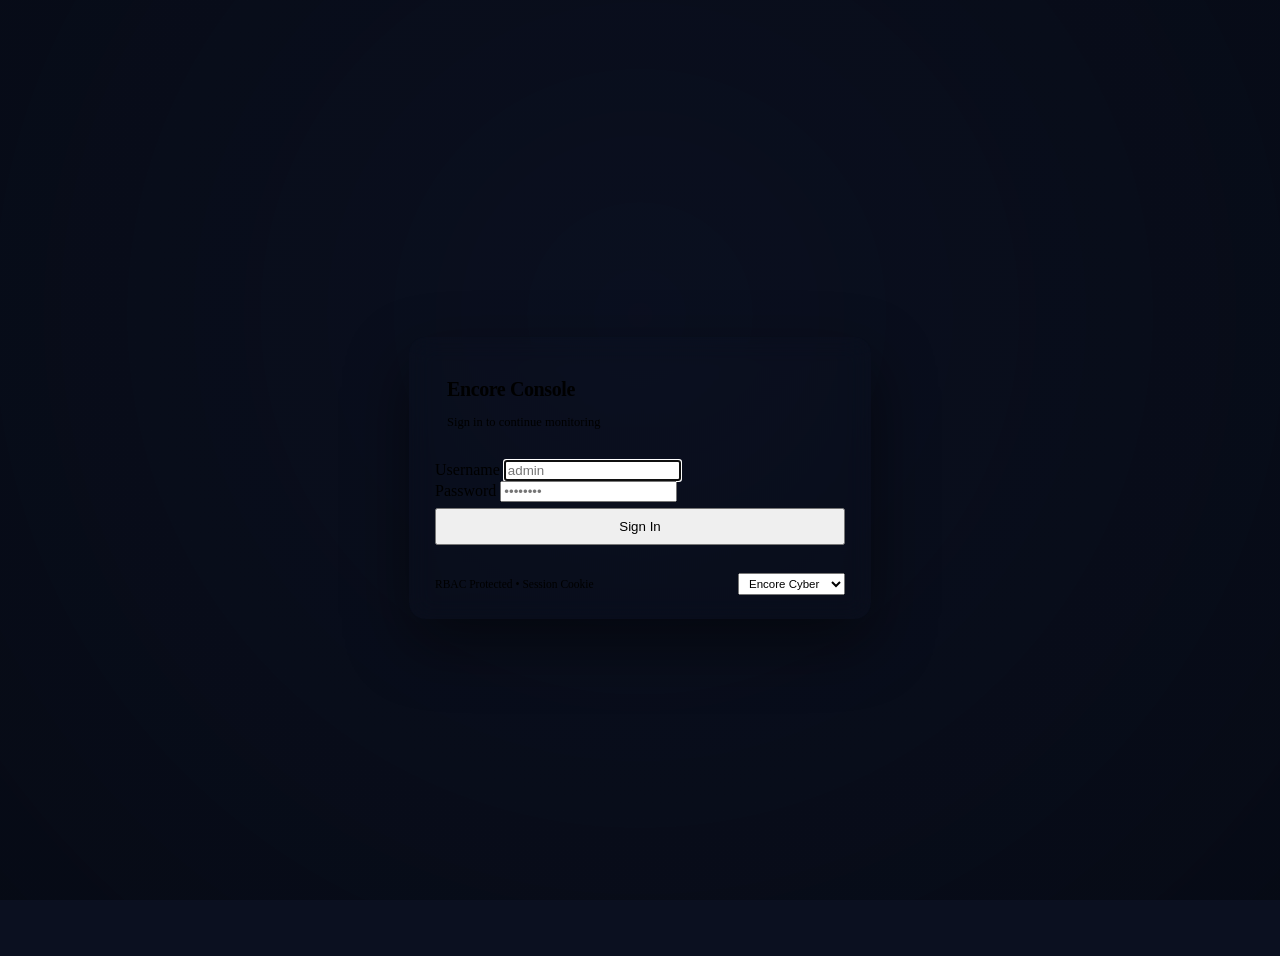
==== api/state-gateway/web/login.html @ 4f2c7763 "feat(dashboard): Encore v7 login page, 5 themes, pixel assets, metrics and RBAC UI" ====
<!DOCTYPE html>
<html lang="en">
<head>
<meta charset="utf-8">
<meta name="viewport" content="width=device-width, initial-scale=1">
<title>Sign In — Encore Monitoring</title>
<link rel="icon" href="/favicon.ico" sizes="any">
<link rel="stylesheet" href="/css/app.css">
<style>
  body.login-page {
    min-height: 100vh; display: grid; place-items: center; padding: 20px;
    background: #0b1020 url('/assets/scenes/radar-bg-1920x1080.png') center/cover no-repeat fixed;
    image-rendering: pixelated;
  }
  .login-scrim {
    position: fixed; inset: 0;
    background: radial-gradient(circle at 50% 35%, rgba(11,16,32,0.45), rgba(6,10,20,0.86));
    pointer-events: none;
  }
  .login-card {
    position: relative; z-index: 2; width: min(410px, 94vw);
    background: color-mix(in srgb, var(--surface) 92%, transparent);
    backdrop-filter: blur(12px);
    border: 1px solid var(--border); border-radius: 16px;
    padding: 28px 26px 24px; box-shadow: 0 24px 64px rgba(0,0,0,0.48);
    animation: modal-pop 0.2s cubic-bezier(0.16, 1, 0.3, 1);
  }
  .login-brand { display: flex; align-items: center; gap: 12px; margin-bottom: 18px; }
  .login-brand h1 { font-size: 20px; font-weight: 750; letter-spacing: -0.02em; }
  .login-brand p { font-size: 12.5px; color: var(--muted); }
  .login-err {
    display: none; margin-bottom: 12px; padding: 9px 12px; border-radius: 8px;
    background: var(--crit-bg); border: 1px solid var(--crit); color: var(--crit-fg); font-size: 12.5px; font-weight: 600;
  }
  .login-foot { display: flex; align-items: center; justify-content: space-between; margin-top: 16px; padding-top: 12px; border-top: 1px solid var(--border); font-size: 11.5px; color: var(--muted); }
</style>
</head>
<body class="login-page">
  <div class="login-scrim"></div>
  <div class="login-card">
    <div class="login-brand">
      <encore-icon name="logo" size="3" live></encore-icon>
      <div>
        <h1>Encore Console</h1>
        <p>Sign in to continue monitoring</p>
      </div>
    </div>
    <div class="login-err" id="err-box"></div>
    <form id="login-form" onsubmit="doLogin(event)">
      <div class="form-row">
        <label for="u-inp">Username</label>
        <input id="u-inp" type="text" autocomplete="username" required autofocus placeholder="admin">
      </div>
      <div class="form-row">
        <label for="p-inp">Password</label>
        <input id="p-inp" type="password" autocomplete="current-password" required placeholder="••••••••">
      </div>
      <button type="submit" class="btn primary" id="submit-btn" style="width:100%;justify-content:center;padding:9px 14px;margin-top:6px">Sign In</button>
    </form>
    <div class="login-foot">
      <span>RBAC Protected • Session Cookie</span>
      <select id="theme-sel" onchange="setTheme(this.value)" style="padding:3px 6px;font-size:11.5px">
        <option value="light">Crisp Light</option>
        <option value="dark">Midnight Slate</option>
        <option value="cyber">Encore Cyber</option>
        <option value="nord">Nordic Frost</option>
        <option value="emerald">Terminal Ops</option>
      </select>
    </div>
  </div>
  <script src="/js/encore-icons.js"></script>
  <script>
    function setTheme(t) {
      document.documentElement.setAttribute('data-theme', t);
      localStorage.setItem('encore-theme', t);
    }
    const saved = localStorage.getItem('encore-theme') || 'cyber';
    setTheme(saved);
    document.getElementById('theme-sel').value = saved;

    async function doLogin(e) {
      e.preventDefault();
      const btn = document.getElementById('submit-btn');
      const err = document.getElementById('err-box');
      err.style.display = 'none';
      btn.disabled = true; btn.textContent = 'Signing in...';
      try {
        const res = await fetch('/api/v1/auth/login', {
          method: 'POST',
          headers: {'Content-Type':'application/json'},
          body: JSON.stringify({
            username: document.getElementById('u-inp').value.trim(),
            password: document.getElementById('p-inp').value
          })
        });
        const d = await res.json();
        if (!res.ok) throw new Error(d.error || 'Login failed');
        window.location.href = '/';
      } catch (ex) {
        err.textContent = ex.message;
        err.style.display = 'block';
        btn.disabled = false; btn.textContent = 'Sign In';
      }
    }
  </script>
</body>
</html>
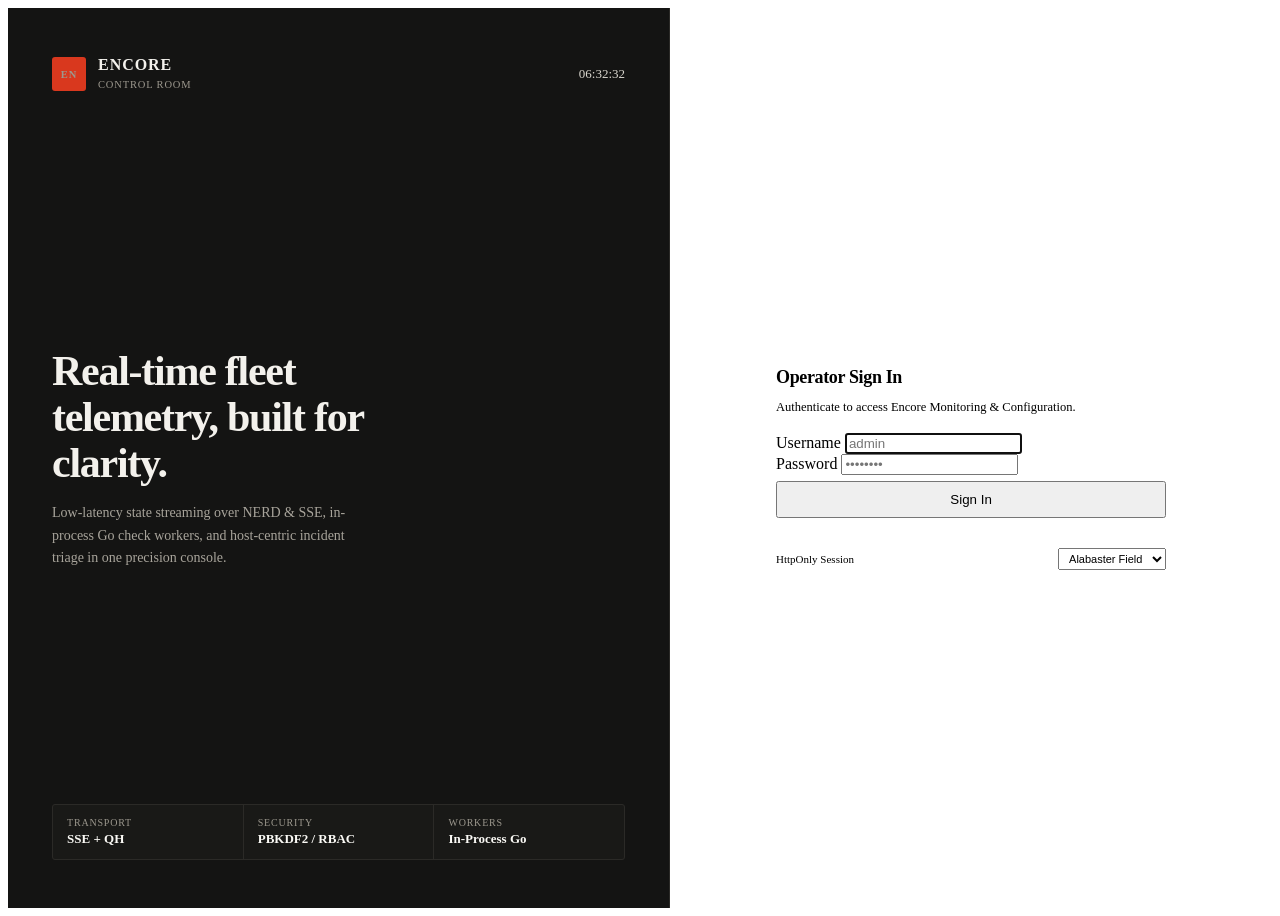
==== commit 6cb04cbb: "feat(ui): Swiss Control Room redesign, SSE pulse, radial topology & login" ====
--- a/api/state-gateway/web/login.html
+++ b/api/state-gateway/web/login.html
@@ -3,80 +3,132 @@
 <head>
 <meta charset="utf-8">
 <meta name="viewport" content="width=device-width, initial-scale=1">
-<title>Sign In — Encore Monitoring</title>
+<title>Sign In — Encore Control Room</title>
 <link rel="icon" href="/favicon.ico" sizes="any">
 <link rel="stylesheet" href="/css/app.css">
 <style>
   body.login-page {
-    min-height: 100vh; display: grid; place-items: center; padding: 20px;
-    background: #0b1020 url('/assets/scenes/radar-bg-1920x1080.png') center/cover no-repeat fixed;
-    image-rendering: pixelated;
+    min-height: 100vh; display: grid; grid-template-columns: 1.1fr 1fr;
+    background: var(--bg); color: var(--text);
   }
-  .login-scrim {
-    position: fixed; inset: 0;
-    background: radial-gradient(circle at 50% 35%, rgba(11,16,32,0.45), rgba(6,10,20,0.86));
-    pointer-events: none;
+  .login-mast {
+    background: #141413; color: #f3f1ec; padding: 48px 44px;
+    display: flex; flex-direction: column; justify-content: space-between;
+    border-right: 1px solid #2b2a27; position: relative;
   }
-  .login-card {
-    position: relative; z-index: 2; width: min(410px, 94vw);
-    background: color-mix(in srgb, var(--surface) 92%, transparent);
-    backdrop-filter: blur(12px);
-    border: 1px solid var(--border); border-radius: 16px;
-    padding: 28px 26px 24px; box-shadow: 0 24px 64px rgba(0,0,0,0.48);
-    animation: modal-pop 0.2s cubic-bezier(0.16, 1, 0.3, 1);
+  .mast-top { display: flex; align-items: center; justify-content: space-between; gap: 12px; }
+  .mast-brand { display: flex; align-items: center; gap: 12px; }
+  .mast-mark {
+    width: 34px; height: 34px; border-radius: 3px; background: #d9381e; color: #ffffff;
+    display: grid; place-items: center; font-family: var(--font-mono); font-weight: 800; font-size: 15px;
   }
-  .login-brand { display: flex; align-items: center; gap: 12px; margin-bottom: 18px; }
-  .login-brand h1 { font-size: 20px; font-weight: 750; letter-spacing: -0.02em; }
-  .login-brand p { font-size: 12.5px; color: var(--muted); }
+  .mast-brand strong { font-size: 16px; letter-spacing: 0.06em; text-transform: uppercase; display: block; }
+  .mast-brand span { font-family: var(--font-mono); font-size: 10.5px; color: #9c988e; letter-spacing: 0.08em; text-transform: uppercase; }
+  .mast-clock { font-family: var(--font-mono); font-size: 13px; color: #d8d5cd; font-variant-numeric: tabular-nums; }
+  .mast-body { margin: auto 0; padding: 36px 0; }
+  .mast-body h1 {
+    font-size: clamp(28px, 3.4vw, 42px); font-weight: 750; letter-spacing: -0.03em; line-height: 1.1;
+    max-width: 16ch; margin-bottom: 16px;
+  }
+  .mast-body p { font-size: 14px; color: #a8a49b; max-width: 44ch; line-height: 1.6; }
+  .mast-specs {
+    display: grid; grid-template-columns: repeat(3, 1fr); gap: 1px;
+    background: #2b2a27; border: 1px solid #2b2a27; border-radius: 3px; overflow: hidden;
+  }
+  .mast-spec { background: #191917; padding: 12px 14px; }
+  .mast-spec .k { font-family: var(--font-mono); font-size: 10px; text-transform: uppercase; letter-spacing: 0.08em; color: #9c988e; }
+  .mast-spec .v { font-family: var(--font-mono); font-size: 13px; font-weight: 700; color: #faf9f5; margin-top: 3px; }
+
+  .login-pane {
+    display: grid; place-items: center; padding: 36px 24px; background: var(--bg);
+  }
+  .login-box {
+    width: min(390px, 100%); background: var(--surface); border: 1px solid var(--border-strong);
+    border-radius: var(--radius); padding: 28px 26px 22px;
+  }
+  .login-box h2 { font-size: 18px; font-weight: 750; letter-spacing: -0.02em; margin-bottom: 4px; }
+  .login-box .sub { font-size: 12.5px; color: var(--muted); margin-bottom: 18px; }
   .login-err {
-    display: none; margin-bottom: 12px; padding: 9px 12px; border-radius: 8px;
+    display: none; margin-bottom: 12px; padding: 9px 12px; border-radius: var(--radius);
     background: var(--crit-bg); border: 1px solid var(--crit); color: var(--crit-fg); font-size: 12.5px; font-weight: 600;
   }
-  .login-foot { display: flex; align-items: center; justify-content: space-between; margin-top: 16px; padding-top: 12px; border-top: 1px solid var(--border); font-size: 11.5px; color: var(--muted); }
+  .login-foot {
+    display: flex; align-items: center; justify-content: space-between; gap: 8px;
+    margin-top: 18px; padding-top: 12px; border-top: 1px solid var(--border);
+    font-family: var(--font-mono); font-size: 11px; color: var(--muted);
+  }
+  @media (max-width: 860px) {
+    body.login-page { grid-template-columns: 1fr; }
+    .login-mast { padding: 24px 20px; border-right: none; border-bottom: 1px solid #2b2a27; }
+    .mast-body { padding: 20px 0; }
+    .mast-specs { grid-template-columns: 1fr; }
+  }
 </style>
 </head>
 <body class="login-page">
-  <div class="login-scrim"></div>
-  <div class="login-card">
-    <div class="login-brand">
-      <encore-icon name="logo" size="3" live></encore-icon>
-      <div>
-        <h1>Encore Console</h1>
-        <p>Sign in to continue monitoring</p>
+  <section class="login-mast" aria-label="System Overview">
+    <div class="mast-top">
+      <div class="mast-brand">
+        <span class="mast-mark">EN</span>
+        <div><strong>Encore</strong><span>Control Room</span></div>
+      </div>
+      <div class="mast-clock" id="mast-clock">--:--:--</div>
+    </div>
+    <div class="mast-body">
+      <h1>Real-time fleet telemetry, built for clarity.</h1>
+      <p>Low-latency state streaming over NERD &amp; SSE, in-process Go check workers, and host-centric incident triage in one precision console.</p>
+    </div>
+    <div class="mast-specs">
+      <div class="mast-spec"><div class="k">Transport</div><div class="v">SSE + QH</div></div>
+      <div class="mast-spec"><div class="k">Security</div><div class="v">PBKDF2 / RBAC</div></div>
+      <div class="mast-spec"><div class="k">Workers</div><div class="v">In-Process Go</div></div>
+    </div>
+  </section>
+
+  <main class="login-pane">
+    <div class="login-box">
+      <h2>Operator Sign In</h2>
+      <p class="sub">Authenticate to access Encore Monitoring &amp; Configuration.</p>
+      <div class="login-err" id="err-box" role="alert"></div>
+      <form id="login-form" onsubmit="doLogin(event)">
+        <div class="form-row">
+          <label for="u-inp">Username</label>
+          <input id="u-inp" type="text" autocomplete="username" required autofocus placeholder="admin">
+        </div>
+        <div class="form-row">
+          <label for="p-inp">Password</label>
+          <input id="p-inp" type="password" autocomplete="current-password" required placeholder="••••••••">
+        </div>
+        <button type="submit" class="btn primary" id="submit-btn" style="width:100%;padding:9px 14px;margin-top:6px">Sign In</button>
+      </form>
+      <div class="login-foot">
+        <span>HttpOnly Session</span>
+        <select id="theme-sel" onchange="setTheme(this.value)" aria-label="Select Theme" style="padding:3px 6px;font-size:11px">
+          <option value="light">Alabaster Field</option>
+          <option value="dark">Carbon Studio</option>
+          <option value="cyber">Encore Cyber</option>
+          <option value="nord">Nordic Frost</option>
+          <option value="emerald">Terminal Ops</option>
+        </select>
       </div>
     </div>
-    <div class="login-err" id="err-box"></div>
-    <form id="login-form" onsubmit="doLogin(event)">
-      <div class="form-row">
-        <label for="u-inp">Username</label>
-        <input id="u-inp" type="text" autocomplete="username" required autofocus placeholder="admin">
-      </div>
-      <div class="form-row">
-        <label for="p-inp">Password</label>
-        <input id="p-inp" type="password" autocomplete="current-password" required placeholder="••••••••">
-      </div>
-      <button type="submit" class="btn primary" id="submit-btn" style="width:100%;justify-content:center;padding:9px 14px;margin-top:6px">Sign In</button>
-    </form>
-    <div class="login-foot">
-      <span>RBAC Protected • Session Cookie</span>
-      <select id="theme-sel" onchange="setTheme(this.value)" style="padding:3px 6px;font-size:11.5px">
-        <option value="light">Crisp Light</option>
-        <option value="dark">Midnight Slate</option>
-        <option value="cyber">Encore Cyber</option>
-        <option value="nord">Nordic Frost</option>
-        <option value="emerald">Terminal Ops</option>
-      </select>
-    </div>
-  </div>
-  <script src="/js/encore-icons.js"></script>
+  </main>
+
   <script>
     function setTheme(t) {
       document.documentElement.setAttribute('data-theme', t);
       localStorage.setItem('encore-theme', t);
     }
-    const saved = localStorage.getItem('encore-theme') || 'cyber';
+    const saved = localStorage.getItem('encore-theme') || 'light';
     setTheme(saved);
     document.getElementById('theme-sel').value = saved;
+
+    function tickClock() {
+      const el = document.getElementById('mast-clock');
+      if (el) el.textContent = new Date().toLocaleTimeString([], { hour12: false });
+    }
+    tickClock();
+    setInterval(tickClock, 1000);
 
     async function doLogin(e) {
       e.preventDefault();
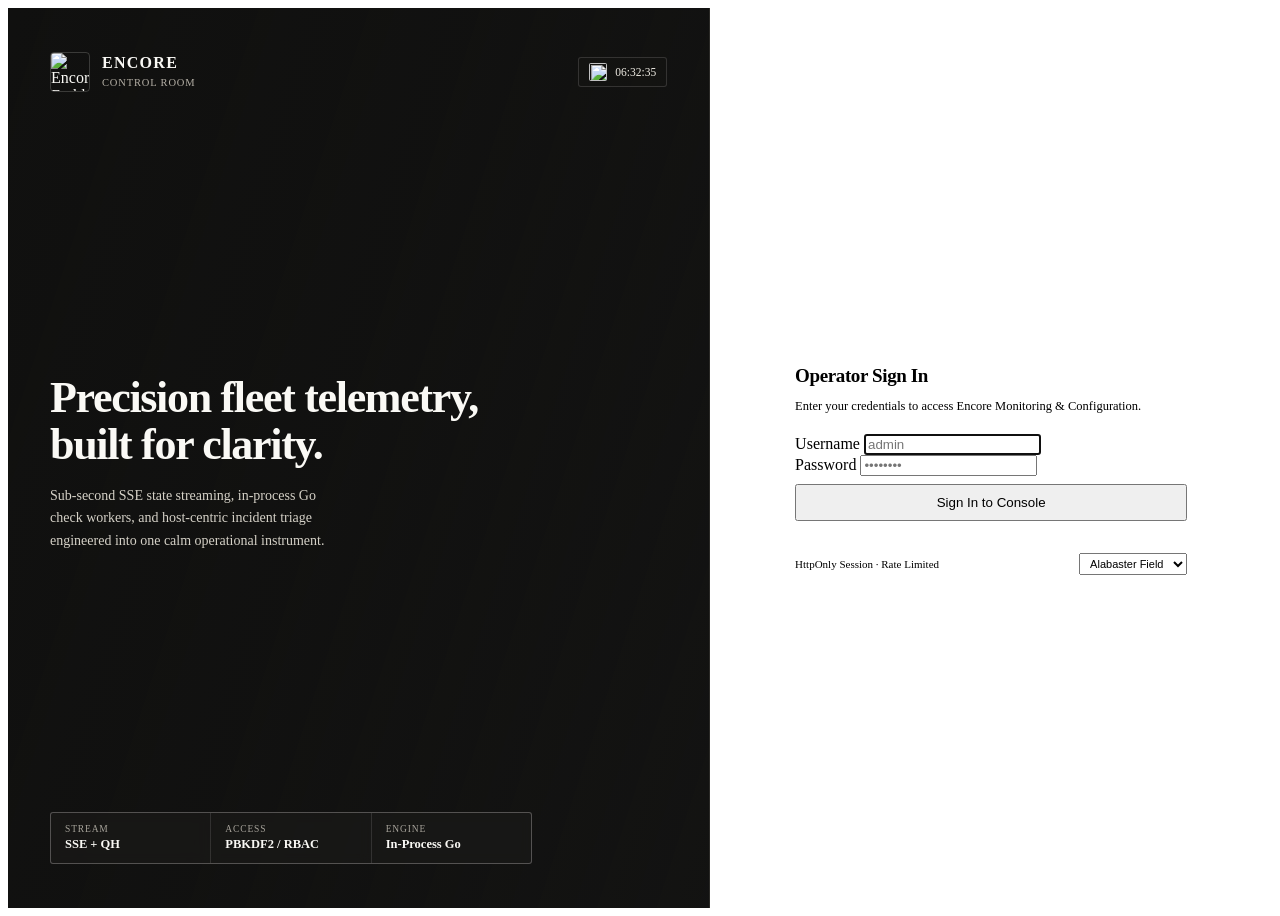
==== commit 015e04f9: "feat(assets,ui): bespoke Swiss Control Room artwork, GIFs, icons & layout polish" ====
--- a/api/state-gateway/web/login.html
+++ b/api/state-gateway/web/login.html
@@ -5,56 +5,65 @@
 <meta name="viewport" content="width=device-width, initial-scale=1">
 <title>Sign In — Encore Control Room</title>
 <link rel="icon" href="/favicon.ico" sizes="any">
+<link rel="icon" type="image/png" sizes="32x32" href="/assets/favicon/favicon-32.png">
 <link rel="stylesheet" href="/css/app.css">
 <style>
   body.login-page {
-    min-height: 100vh; display: grid; grid-template-columns: 1.1fr 1fr;
+    min-height: 100vh; display: grid; grid-template-columns: 1.25fr 1fr;
     background: var(--bg); color: var(--text);
   }
   .login-mast {
-    background: #141413; color: #f3f1ec; padding: 48px 44px;
+    background:
+      linear-gradient(108deg, rgba(16, 16, 15, 0.94) 0%, rgba(16, 16, 15, 0.72) 48%, rgba(16, 16, 15, 0.28) 100%),
+      url('/assets/scenes/swiss-control-hero.jpg') center right / cover no-repeat #141413;
+    color: #faf9f5; padding: 44px 42px;
     display: flex; flex-direction: column; justify-content: space-between;
     border-right: 1px solid #2b2a27; position: relative;
   }
   .mast-top { display: flex; align-items: center; justify-content: space-between; gap: 12px; }
   .mast-brand { display: flex; align-items: center; gap: 12px; }
-  .mast-mark {
-    width: 34px; height: 34px; border-radius: 3px; background: #d9381e; color: #ffffff;
-    display: grid; place-items: center; font-family: var(--font-mono); font-weight: 800; font-size: 15px;
+  .mast-emblem {
+    width: 38px; height: 38px; border-radius: 4px; border: 1px solid rgba(250, 249, 245, 0.18);
+    display: block; object-fit: cover; flex-shrink: 0;
   }
-  .mast-brand strong { font-size: 16px; letter-spacing: 0.06em; text-transform: uppercase; display: block; }
-  .mast-brand span { font-family: var(--font-mono); font-size: 10.5px; color: #9c988e; letter-spacing: 0.08em; text-transform: uppercase; }
-  .mast-clock { font-family: var(--font-mono); font-size: 13px; color: #d8d5cd; font-variant-numeric: tabular-nums; }
-  .mast-body { margin: auto 0; padding: 36px 0; }
+  .mast-brand strong { font-size: 16px; letter-spacing: 0.08em; text-transform: uppercase; display: block; line-height: 1.1; }
+  .mast-brand span { font-family: var(--font-mono); font-size: 10.5px; color: #b5b0a6; letter-spacing: 0.08em; text-transform: uppercase; }
+  .mast-status {
+    display: inline-flex; align-items: center; gap: 8px;
+    padding: 5px 10px; border-radius: 3px;
+    background: rgba(20, 20, 19, 0.78); border: 1px solid rgba(250, 249, 245, 0.14);
+    font-family: var(--font-mono); font-size: 11.5px; color: #ece9e1; font-variant-numeric: tabular-nums;
+  }
+  .mast-status img { width: 18px; height: 18px; border-radius: 2px; display: block; }
+  .mast-body { margin: auto 0; padding: 36px 0; max-width: 440px; }
   .mast-body h1 {
-    font-size: clamp(28px, 3.4vw, 42px); font-weight: 750; letter-spacing: -0.03em; line-height: 1.1;
-    max-width: 16ch; margin-bottom: 16px;
+    font-size: clamp(30px, 3.6vw, 44px); font-weight: 750; letter-spacing: -0.03em; line-height: 1.08;
+    margin-bottom: 16px; text-wrap: balance;
   }
-  .mast-body p { font-size: 14px; color: #a8a49b; max-width: 44ch; line-height: 1.6; }
+  .mast-body p { font-size: 14px; color: #d5d1c7; max-width: 42ch; line-height: 1.62; }
   .mast-specs {
     display: grid; grid-template-columns: repeat(3, 1fr); gap: 1px;
-    background: #2b2a27; border: 1px solid #2b2a27; border-radius: 3px; overflow: hidden;
+    background: rgba(250, 249, 245, 0.14); border: 1px solid rgba(250, 249, 245, 0.16);
+    border-radius: 3px; overflow: hidden; max-width: 480px;
   }
-  .mast-spec { background: #191917; padding: 12px 14px; }
-  .mast-spec .k { font-family: var(--font-mono); font-size: 10px; text-transform: uppercase; letter-spacing: 0.08em; color: #9c988e; }
-  .mast-spec .v { font-family: var(--font-mono); font-size: 13px; font-weight: 700; color: #faf9f5; margin-top: 3px; }
+  .mast-spec { background: rgba(18, 18, 17, 0.84); padding: 11px 14px; backdrop-filter: blur(4px); }
+  .mast-spec .k { font-family: var(--font-mono); font-size: 9.5px; text-transform: uppercase; letter-spacing: 0.09em; color: #a8a49b; }
+  .mast-spec .v { font-family: var(--font-mono); font-size: 12.5px; font-weight: 700; color: #faf9f5; margin-top: 3px; }
 
-  .login-pane {
-    display: grid; place-items: center; padding: 36px 24px; background: var(--bg);
+  .login-pane { display: grid; place-items: center; padding: 36px 24px; background: var(--bg); }
+  .login-box {
+    width: min(392px, 100%); background: var(--surface); border: 1px solid var(--border-strong);
+    border-radius: var(--radius); padding: 30px 28px 22px;
   }
-  .login-box {
-    width: min(390px, 100%); background: var(--surface); border: 1px solid var(--border-strong);
-    border-radius: var(--radius); padding: 28px 26px 22px;
-  }
-  .login-box h2 { font-size: 18px; font-weight: 750; letter-spacing: -0.02em; margin-bottom: 4px; }
-  .login-box .sub { font-size: 12.5px; color: var(--muted); margin-bottom: 18px; }
+  .login-box h2 { font-size: 19px; font-weight: 750; letter-spacing: -0.02em; margin-bottom: 5px; }
+  .login-box .sub { font-size: 12.5px; color: var(--muted); margin-bottom: 20px; }
   .login-err {
-    display: none; margin-bottom: 12px; padding: 9px 12px; border-radius: var(--radius);
+    display: none; margin-bottom: 14px; padding: 9px 12px; border-radius: var(--radius);
     background: var(--crit-bg); border: 1px solid var(--crit); color: var(--crit-fg); font-size: 12.5px; font-weight: 600;
   }
   .login-foot {
     display: flex; align-items: center; justify-content: space-between; gap: 8px;
-    margin-top: 18px; padding-top: 12px; border-top: 1px solid var(--border);
+    margin-top: 20px; padding-top: 12px; border-top: 1px solid var(--border);
     font-family: var(--font-mono); font-size: 11px; color: var(--muted);
   }
   @media (max-width: 860px) {
@@ -66,29 +75,32 @@
 </style>
 </head>
 <body class="login-page">
-  <section class="login-mast" aria-label="System Overview">
+  <section class="login-mast" aria-label="Encore Control Room Overview">
     <div class="mast-top">
       <div class="mast-brand">
-        <span class="mast-mark">EN</span>
+        <img class="mast-emblem" src="/assets/logo/encore-emblem.png" alt="Encore Emblem">
         <div><strong>Encore</strong><span>Control Room</span></div>
       </div>
-      <div class="mast-clock" id="mast-clock">--:--:--</div>
+      <div class="mast-status">
+        <img src="/assets/animated/telemetry-beacon.gif" alt="">
+        <span id="mast-clock">--:--:--</span>
+      </div>
     </div>
     <div class="mast-body">
-      <h1>Real-time fleet telemetry, built for clarity.</h1>
-      <p>Low-latency state streaming over NERD &amp; SSE, in-process Go check workers, and host-centric incident triage in one precision console.</p>
+      <h1>Precision fleet telemetry, built for clarity.</h1>
+      <p>Sub-second SSE state streaming, in-process Go check workers, and host-centric incident triage engineered into one calm operational instrument.</p>
     </div>
     <div class="mast-specs">
-      <div class="mast-spec"><div class="k">Transport</div><div class="v">SSE + QH</div></div>
-      <div class="mast-spec"><div class="k">Security</div><div class="v">PBKDF2 / RBAC</div></div>
-      <div class="mast-spec"><div class="k">Workers</div><div class="v">In-Process Go</div></div>
+      <div class="mast-spec"><div class="k">Stream</div><div class="v">SSE + QH</div></div>
+      <div class="mast-spec"><div class="k">Access</div><div class="v">PBKDF2 / RBAC</div></div>
+      <div class="mast-spec"><div class="k">Engine</div><div class="v">In-Process Go</div></div>
     </div>
   </section>
 
   <main class="login-pane">
     <div class="login-box">
       <h2>Operator Sign In</h2>
-      <p class="sub">Authenticate to access Encore Monitoring &amp; Configuration.</p>
+      <p class="sub">Enter your credentials to access Encore Monitoring &amp; Configuration.</p>
       <div class="login-err" id="err-box" role="alert"></div>
       <form id="login-form" onsubmit="doLogin(event)">
         <div class="form-row">
@@ -99,10 +111,10 @@
           <label for="p-inp">Password</label>
           <input id="p-inp" type="password" autocomplete="current-password" required placeholder="••••••••">
         </div>
-        <button type="submit" class="btn primary" id="submit-btn" style="width:100%;padding:9px 14px;margin-top:6px">Sign In</button>
+        <button type="submit" class="btn primary" id="submit-btn" style="width:100%;padding:9px 14px;margin-top:8px">Sign In to Console</button>
       </form>
       <div class="login-foot">
-        <span>HttpOnly Session</span>
+        <span>HttpOnly Session · Rate Limited</span>
         <select id="theme-sel" onchange="setTheme(this.value)" aria-label="Select Theme" style="padding:3px 6px;font-size:11px">
           <option value="light">Alabaster Field</option>
           <option value="dark">Carbon Studio</option>
@@ -135,7 +147,7 @@
       const btn = document.getElementById('submit-btn');
       const err = document.getElementById('err-box');
       err.style.display = 'none';
-      btn.disabled = true; btn.textContent = 'Signing in...';
+      btn.disabled = true; btn.textContent = 'Authenticating...';
       try {
         const res = await fetch('/api/v1/auth/login', {
           method: 'POST',
@@ -146,12 +158,12 @@
           })
         });
         const d = await res.json();
-        if (!res.ok) throw new Error(d.error || 'Login failed');
+        if (!res.ok) throw new Error(d.error || 'Authentication failed');
         window.location.href = '/';
       } catch (ex) {
         err.textContent = ex.message;
         err.style.display = 'block';
-        btn.disabled = false; btn.textContent = 'Sign In';
+        btn.disabled = false; btn.textContent = 'Sign In to Console';
       }
     }
   </script>
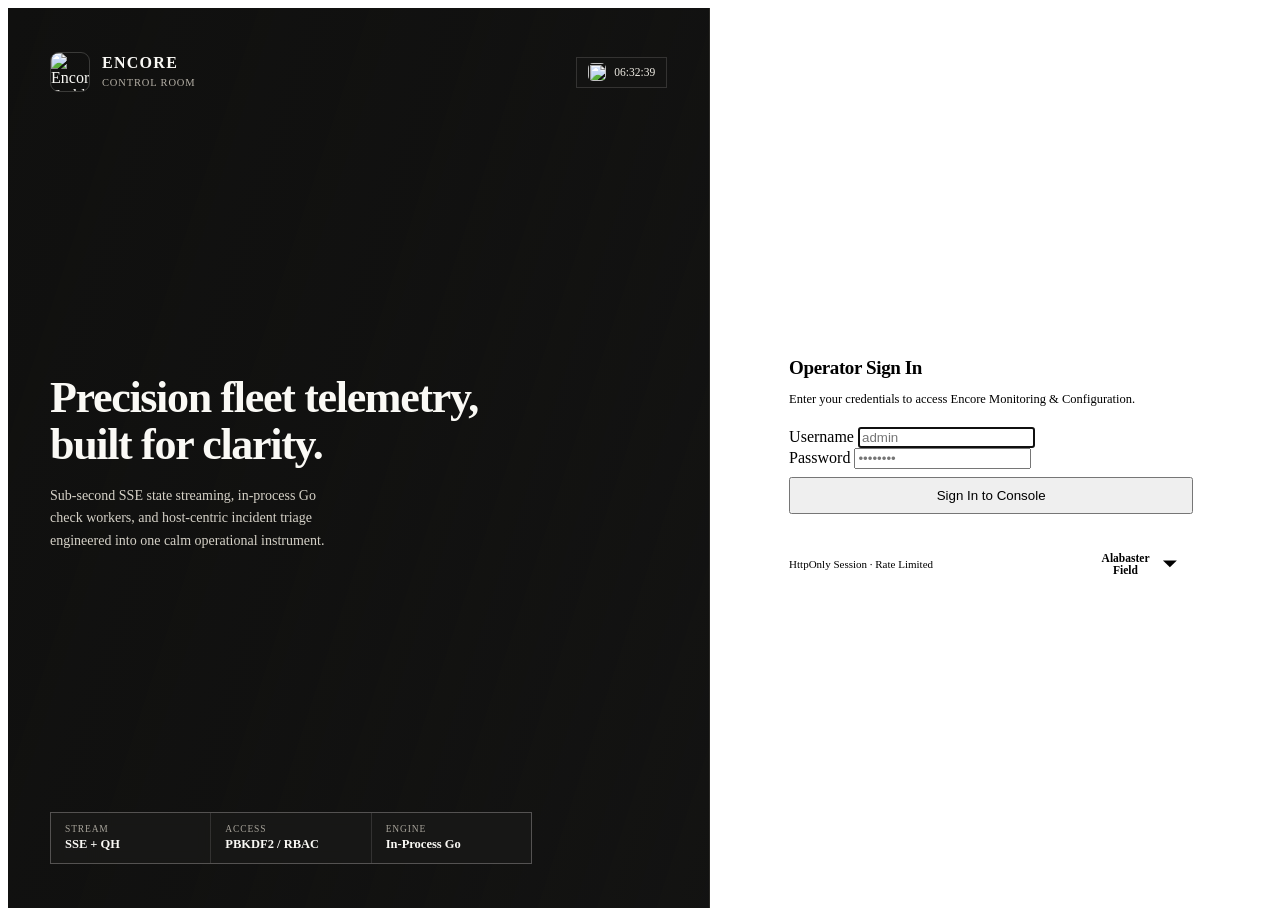
==== commit 3d6db8d7: "feat(ui): themed checkboxes, sleek custom dropdowns & smooth layout edges" ====
--- a/api/state-gateway/web/login.html
+++ b/api/state-gateway/web/login.html
@@ -23,18 +23,18 @@
   .mast-top { display: flex; align-items: center; justify-content: space-between; gap: 12px; }
   .mast-brand { display: flex; align-items: center; gap: 12px; }
   .mast-emblem {
-    width: 38px; height: 38px; border-radius: 4px; border: 1px solid rgba(250, 249, 245, 0.18);
+    width: 38px; height: 38px; border-radius: 9px; border: 1px solid rgba(250, 249, 245, 0.18);
     display: block; object-fit: cover; flex-shrink: 0;
   }
   .mast-brand strong { font-size: 16px; letter-spacing: 0.08em; text-transform: uppercase; display: block; line-height: 1.1; }
   .mast-brand span { font-family: var(--font-mono); font-size: 10.5px; color: #b5b0a6; letter-spacing: 0.08em; text-transform: uppercase; }
   .mast-status {
     display: inline-flex; align-items: center; gap: 8px;
-    padding: 5px 10px; border-radius: 3px;
+    padding: 5.5px 11px; border-radius: var(--radius-sm);
     background: rgba(20, 20, 19, 0.78); border: 1px solid rgba(250, 249, 245, 0.14);
     font-family: var(--font-mono); font-size: 11.5px; color: #ece9e1; font-variant-numeric: tabular-nums;
   }
-  .mast-status img { width: 18px; height: 18px; border-radius: 2px; display: block; }
+  .mast-status img { width: 18px; height: 18px; border-radius: 5px; display: block; }
   .mast-body { margin: auto 0; padding: 36px 0; max-width: 440px; }
   .mast-body h1 {
     font-size: clamp(30px, 3.6vw, 44px); font-weight: 750; letter-spacing: -0.03em; line-height: 1.08;
@@ -44,28 +44,44 @@
   .mast-specs {
     display: grid; grid-template-columns: repeat(3, 1fr); gap: 1px;
     background: rgba(250, 249, 245, 0.14); border: 1px solid rgba(250, 249, 245, 0.16);
-    border-radius: 3px; overflow: hidden; max-width: 480px;
-  }
-  .mast-spec { background: rgba(18, 18, 17, 0.84); padding: 11px 14px; backdrop-filter: blur(4px); }
+    border-radius: var(--radius); overflow: hidden; max-width: 480px;
+  }
+  .mast-spec { background: rgba(18, 18, 17, 0.84); padding: 11px 14px; backdrop-filter: blur(6px); }
   .mast-spec .k { font-family: var(--font-mono); font-size: 9.5px; text-transform: uppercase; letter-spacing: 0.09em; color: #a8a49b; }
   .mast-spec .v { font-family: var(--font-mono); font-size: 12.5px; font-weight: 700; color: #faf9f5; margin-top: 3px; }
 
   .login-pane { display: grid; place-items: center; padding: 36px 24px; background: var(--bg); }
   .login-box {
-    width: min(392px, 100%); background: var(--surface); border: 1px solid var(--border-strong);
-    border-radius: var(--radius); padding: 30px 28px 22px;
+    width: min(404px, 100%); background: var(--surface); border: 1px solid var(--border);
+    border-radius: var(--radius-lg); box-shadow: var(--shadow-sm); padding: 30px 28px 22px;
   }
   .login-box h2 { font-size: 19px; font-weight: 750; letter-spacing: -0.02em; margin-bottom: 5px; }
   .login-box .sub { font-size: 12.5px; color: var(--muted); margin-bottom: 20px; }
   .login-err {
-    display: none; margin-bottom: 14px; padding: 9px 12px; border-radius: var(--radius);
-    background: var(--crit-bg); border: 1px solid var(--crit); color: var(--crit-fg); font-size: 12.5px; font-weight: 600;
+    display: none; margin-bottom: 14px; padding: 9px 12px; border-radius: var(--radius-sm);
+    background: var(--crit-bg); border: 1px solid color-mix(in srgb, var(--crit) 55%, var(--border)); color: var(--crit-fg); font-size: 12.5px; font-weight: 600;
   }
   .login-foot {
     display: flex; align-items: center; justify-content: space-between; gap: 8px;
     margin-top: 20px; padding-top: 12px; border-top: 1px solid var(--border);
     font-family: var(--font-mono); font-size: 11px; color: var(--muted);
   }
+  .login-theme-dd { position: relative; }
+  .login-theme-btn {
+    display: inline-flex; align-items: center; gap: 7px; padding: 4.5px 9px;
+    border-radius: var(--radius-sm); background: var(--bg); border: 1px solid var(--border);
+    color: var(--text); font-family: var(--font-sans); font-size: 11.5px; font-weight: 600;
+    cursor: pointer; transition: border-color 0.14s ease, background 0.14s ease, box-shadow 0.14s ease;
+  }
+  .login-theme-btn:hover { border-color: var(--border-strong); background: var(--surface-2); }
+  .login-theme-dd.open .login-theme-btn { border-color: var(--accent); box-shadow: 0 0 0 3px var(--accent-soft); }
+  .login-theme-dd.open .ec-dd-chev { transform: rotate(180deg); color: var(--accent); }
+  .login-theme-menu {
+    display: none; position: absolute; right: 0; bottom: calc(100% + 6px); min-width: 172px; z-index: 40;
+    background: var(--surface); border: 1px solid var(--border); border-radius: var(--radius);
+    box-shadow: var(--shadow-overlay); padding: 5px; transform-origin: bottom right;
+  }
+  .login-theme-dd.open .login-theme-menu { display: block; animation: ecPopIn 150ms cubic-bezier(0.16, 1, 0.3, 1) both; }
   @media (max-width: 860px) {
     body.login-page { grid-template-columns: 1fr; }
     .login-mast { padding: 24px 20px; border-right: none; border-bottom: 1px solid #2b2a27; }
@@ -115,25 +131,58 @@
       </form>
       <div class="login-foot">
         <span>HttpOnly Session · Rate Limited</span>
-        <select id="theme-sel" onchange="setTheme(this.value)" aria-label="Select Theme" style="padding:3px 6px;font-size:11px">
-          <option value="light">Alabaster Field</option>
-          <option value="dark">Carbon Studio</option>
-          <option value="cyber">Encore Cyber</option>
-          <option value="nord">Nordic Frost</option>
-          <option value="emerald">Terminal Ops</option>
-        </select>
+        <div class="login-theme-dd" id="login-theme-dd">
+          <button type="button" class="login-theme-btn" id="login-theme-btn" onclick="toggleLoginThemeMenu(event)" aria-haspopup="listbox" aria-expanded="false" aria-label="Select Theme">
+            <span class="ec-dd-swatch" id="login-theme-swatch"></span>
+            <span id="login-theme-label">Alabaster Field</span>
+            <svg class="ec-dd-chev" viewBox="0 0 24 24" aria-hidden="true"><path d="m6 9 6 6 6-6"/></svg>
+          </button>
+          <div class="login-theme-menu" id="login-theme-menu" role="listbox" aria-label="Theme Options"></div>
+        </div>
       </div>
     </div>
   </main>
 
   <script>
+    const LOGIN_THEMES = [
+      { id: 'light', label: 'Alabaster Field', swatch: '#d9381e' },
+      { id: 'dark', label: 'Carbon Studio', swatch: '#ff5733' },
+      { id: 'cyber', label: 'Encore Cyber', swatch: '#22e3ff' },
+      { id: 'nord', label: 'Nordic Frost', swatch: '#88c0d0' },
+      { id: 'emerald', label: 'Terminal Ops', swatch: '#10b981' }
+    ];
     function setTheme(t) {
-      document.documentElement.setAttribute('data-theme', t);
-      localStorage.setItem('encore-theme', t);
-    }
-    const saved = localStorage.getItem('encore-theme') || 'light';
-    setTheme(saved);
-    document.getElementById('theme-sel').value = saved;
+      const item = LOGIN_THEMES.find(x => x.id === t) || LOGIN_THEMES[0];
+      document.documentElement.setAttribute('data-theme', item.id);
+      localStorage.setItem('encore-theme', item.id);
+      document.getElementById('login-theme-swatch').style.background = item.swatch;
+      document.getElementById('login-theme-label').textContent = item.label;
+      renderLoginThemeMenu(item.id);
+    }
+    function renderLoginThemeMenu(activeId) {
+      document.getElementById('login-theme-menu').innerHTML = LOGIN_THEMES.map(it => `
+        <button type="button" class="ec-dd-opt ${it.id===activeId?'is-sel':''}" role="option" aria-selected="${it.id===activeId?'true':'false'}" onclick="setTheme('${it.id}');closeLoginThemeMenu()">
+          <span class="ec-dd-opt-text"><span class="ec-dd-swatch" style="background:${it.swatch}"></span>${it.label}</span>
+          <svg class="ec-dd-check" viewBox="0 0 24 24" aria-hidden="true"><path d="M20 6 9 17l-5-5"/></svg>
+        </button>`).join('');
+    }
+    function toggleLoginThemeMenu(e) {
+      e.stopPropagation();
+      const dd = document.getElementById('login-theme-dd');
+      const open = dd.classList.toggle('open');
+      document.getElementById('login-theme-btn').setAttribute('aria-expanded', open ? 'true' : 'false');
+    }
+    function closeLoginThemeMenu() {
+      const dd = document.getElementById('login-theme-dd');
+      if (dd) dd.classList.remove('open');
+      document.getElementById('login-theme-btn')?.setAttribute('aria-expanded', 'false');
+    }
+    document.addEventListener('click', e => {
+      const dd = document.getElementById('login-theme-dd');
+      if (dd && dd.classList.contains('open') && !dd.contains(e.target)) closeLoginThemeMenu();
+    });
+    document.addEventListener('keydown', e => { if (e.key === 'Escape') closeLoginThemeMenu(); });
+    setTheme(localStorage.getItem('encore-theme') || 'light');
 
     function tickClock() {
       const el = document.getElementById('mast-clock');
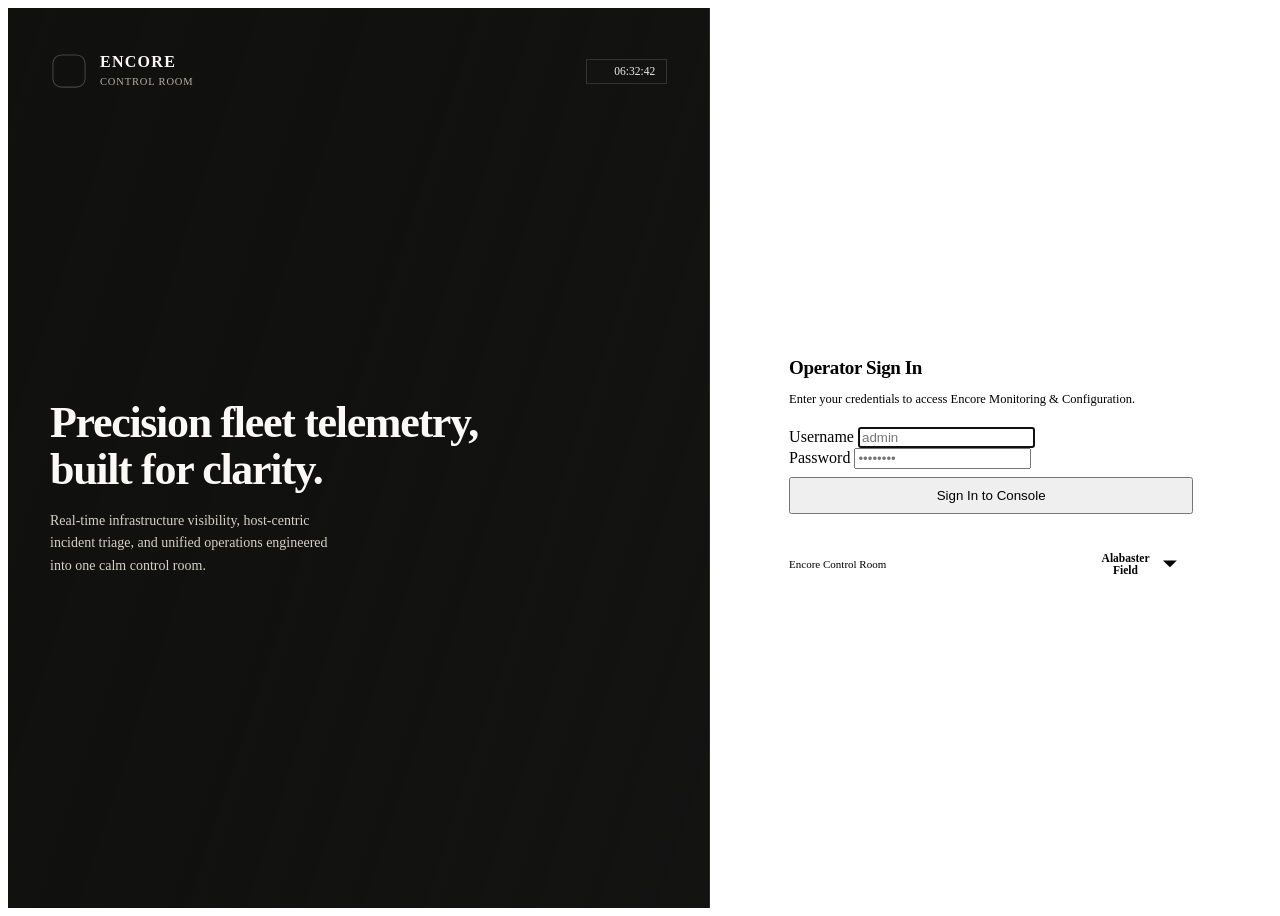
==== commit 6e347b4d: "feat(ui): clean login, theme-aware logo/icons & 24-icon host OS picker" ====
--- a/api/state-gateway/web/login.html
+++ b/api/state-gateway/web/login.html
@@ -23,8 +23,7 @@
   .mast-top { display: flex; align-items: center; justify-content: space-between; gap: 12px; }
   .mast-brand { display: flex; align-items: center; gap: 12px; }
   .mast-emblem {
-    width: 38px; height: 38px; border-radius: 9px; border: 1px solid rgba(250, 249, 245, 0.18);
-    display: block; object-fit: cover; flex-shrink: 0;
+    width: 38px; height: 38px; display: block; flex-shrink: 0;
   }
   .mast-brand strong { font-size: 16px; letter-spacing: 0.08em; text-transform: uppercase; display: block; line-height: 1.1; }
   .mast-brand span { font-family: var(--font-mono); font-size: 10.5px; color: #b5b0a6; letter-spacing: 0.08em; text-transform: uppercase; }
@@ -34,21 +33,16 @@
     background: rgba(20, 20, 19, 0.78); border: 1px solid rgba(250, 249, 245, 0.14);
     font-family: var(--font-mono); font-size: 11.5px; color: #ece9e1; font-variant-numeric: tabular-nums;
   }
-  .mast-status img { width: 18px; height: 18px; border-radius: 5px; display: block; }
+  .mast-pulse {
+    width: 8px; height: 8px; border-radius: 999px; background: var(--ok);
+    box-shadow: 0 0 0 3px color-mix(in srgb, var(--ok) 28%, transparent); flex-shrink: 0;
+  }
   .mast-body { margin: auto 0; padding: 36px 0; max-width: 440px; }
   .mast-body h1 {
     font-size: clamp(30px, 3.6vw, 44px); font-weight: 750; letter-spacing: -0.03em; line-height: 1.08;
     margin-bottom: 16px; text-wrap: balance;
   }
   .mast-body p { font-size: 14px; color: #d5d1c7; max-width: 42ch; line-height: 1.62; }
-  .mast-specs {
-    display: grid; grid-template-columns: repeat(3, 1fr); gap: 1px;
-    background: rgba(250, 249, 245, 0.14); border: 1px solid rgba(250, 249, 245, 0.16);
-    border-radius: var(--radius); overflow: hidden; max-width: 480px;
-  }
-  .mast-spec { background: rgba(18, 18, 17, 0.84); padding: 11px 14px; backdrop-filter: blur(6px); }
-  .mast-spec .k { font-family: var(--font-mono); font-size: 9.5px; text-transform: uppercase; letter-spacing: 0.09em; color: #a8a49b; }
-  .mast-spec .v { font-family: var(--font-mono); font-size: 12.5px; font-weight: 700; color: #faf9f5; margin-top: 3px; }
 
   .login-pane { display: grid; place-items: center; padding: 36px 24px; background: var(--bg); }
   .login-box {
@@ -86,7 +80,6 @@
     body.login-page { grid-template-columns: 1fr; }
     .login-mast { padding: 24px 20px; border-right: none; border-bottom: 1px solid #2b2a27; }
     .mast-body { padding: 20px 0; }
-    .mast-specs { grid-template-columns: 1fr; }
   }
 </style>
 </head>
@@ -94,22 +87,22 @@
   <section class="login-mast" aria-label="Encore Control Room Overview">
     <div class="mast-top">
       <div class="mast-brand">
-        <img class="mast-emblem" src="/assets/logo/encore-emblem.png" alt="Encore Emblem">
+        <svg class="mast-emblem" viewBox="0 0 36 36" fill="none" aria-label="Encore Emblem">
+          <rect x="2" y="2" width="32" height="32" rx="9" fill="var(--accent)"/>
+          <rect x="2.75" y="2.75" width="30.5" height="30.5" rx="8.25" fill="none" stroke="rgba(255,255,255,0.22)" stroke-width="1"/>
+          <path d="M11 11.5h13.5M11 18h9.5M11 24.5h13.5" stroke="var(--accent-fg)" stroke-width="2.6" stroke-linecap="round"/>
+          <circle cx="24.5" cy="18" r="2.2" fill="var(--accent-fg)"/>
+        </svg>
         <div><strong>Encore</strong><span>Control Room</span></div>
       </div>
       <div class="mast-status">
-        <img src="/assets/animated/telemetry-beacon.gif" alt="">
+        <span class="mast-pulse" aria-hidden="true"></span>
         <span id="mast-clock">--:--:--</span>
       </div>
     </div>
     <div class="mast-body">
       <h1>Precision fleet telemetry, built for clarity.</h1>
-      <p>Sub-second SSE state streaming, in-process Go check workers, and host-centric incident triage engineered into one calm operational instrument.</p>
-    </div>
-    <div class="mast-specs">
-      <div class="mast-spec"><div class="k">Stream</div><div class="v">SSE + QH</div></div>
-      <div class="mast-spec"><div class="k">Access</div><div class="v">PBKDF2 / RBAC</div></div>
-      <div class="mast-spec"><div class="k">Engine</div><div class="v">In-Process Go</div></div>
+      <p>Real-time infrastructure visibility, host-centric incident triage, and unified operations engineered into one calm control room.</p>
     </div>
   </section>
 
@@ -130,7 +123,7 @@
         <button type="submit" class="btn primary" id="submit-btn" style="width:100%;padding:9px 14px;margin-top:8px">Sign In to Console</button>
       </form>
       <div class="login-foot">
-        <span>HttpOnly Session · Rate Limited</span>
+        <span>Encore Control Room</span>
         <div class="login-theme-dd" id="login-theme-dd">
           <button type="button" class="login-theme-btn" id="login-theme-btn" onclick="toggleLoginThemeMenu(event)" aria-haspopup="listbox" aria-expanded="false" aria-label="Select Theme">
             <span class="ec-dd-swatch" id="login-theme-swatch"></span>
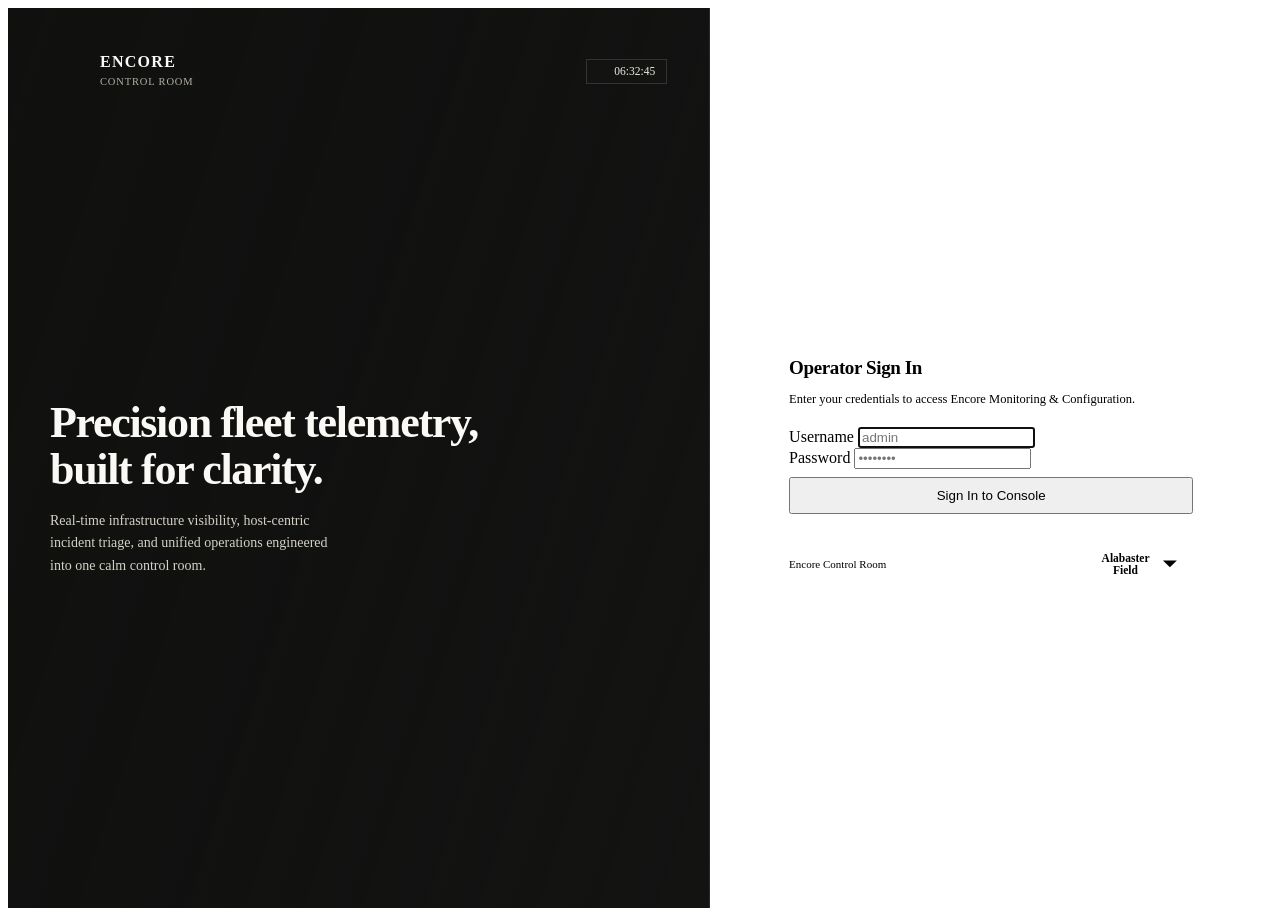
==== commit ccbfe0e4: "feat(brand): futuristic iceberg SVG emblem & favicon across 5 themes" ====
--- a/api/state-gateway/web/login.html
+++ b/api/state-gateway/web/login.html
@@ -4,6 +4,7 @@
 <meta charset="utf-8">
 <meta name="viewport" content="width=device-width, initial-scale=1">
 <title>Sign In — Encore Control Room</title>
+<link rel="icon" type="image/svg+xml" href="/assets/logo/logo.svg">
 <link rel="icon" href="/favicon.ico" sizes="any">
 <link rel="icon" type="image/png" sizes="32x32" href="/assets/favicon/favicon-32.png">
 <link rel="stylesheet" href="/css/app.css">
@@ -87,11 +88,16 @@
   <section class="login-mast" aria-label="Encore Control Room Overview">
     <div class="mast-top">
       <div class="mast-brand">
-        <svg class="mast-emblem" viewBox="0 0 36 36" fill="none" aria-label="Encore Emblem">
-          <rect x="2" y="2" width="32" height="32" rx="9" fill="var(--accent)"/>
-          <rect x="2.75" y="2.75" width="30.5" height="30.5" rx="8.25" fill="none" stroke="rgba(255,255,255,0.22)" stroke-width="1"/>
-          <path d="M11 11.5h13.5M11 18h9.5M11 24.5h13.5" stroke="var(--accent-fg)" stroke-width="2.6" stroke-linecap="round"/>
-          <circle cx="24.5" cy="18" r="2.2" fill="var(--accent-fg)"/>
+        <svg class="mast-emblem" viewBox="0 0 40 40" fill="none" aria-label="Encore Iceberg Emblem">
+          <rect x="2" y="2" width="36" height="36" rx="10" fill="var(--accent)"/>
+          <rect x="2.75" y="2.75" width="34.5" height="34.5" rx="9.25" fill="none" stroke="var(--accent-fg)" stroke-opacity="0.24" stroke-width="1"/>
+          <polygon points="20,7.5 10.5,22 20,22" fill="var(--accent-fg)" fill-opacity="0.96"/>
+          <polygon points="20,7.5 27.5,22 20,22" fill="var(--accent-fg)" fill-opacity="0.58"/>
+          <polygon points="24.8,14 31.2,22 26.2,22" fill="var(--accent-fg)" fill-opacity="0.82"/>
+          <line x1="6.5" y1="24" x2="33.5" y2="24" stroke="var(--accent-fg)" stroke-opacity="0.45" stroke-width="1.2" stroke-linecap="round"/>
+          <polygon points="11,25.6 20,33.5 20,25.6" fill="var(--accent-fg)" fill-opacity="0.34"/>
+          <polygon points="20,25.6 29.5,25.6 20,33.5" fill="var(--accent-fg)" fill-opacity="0.18"/>
+          <path d="M11 25.6 20 33.5l9.5-7.9" fill="none" stroke="var(--accent-fg)" stroke-opacity="0.72" stroke-width="1.15" stroke-linejoin="round"/>
         </svg>
         <div><strong>Encore</strong><span>Control Room</span></div>
       </div>
